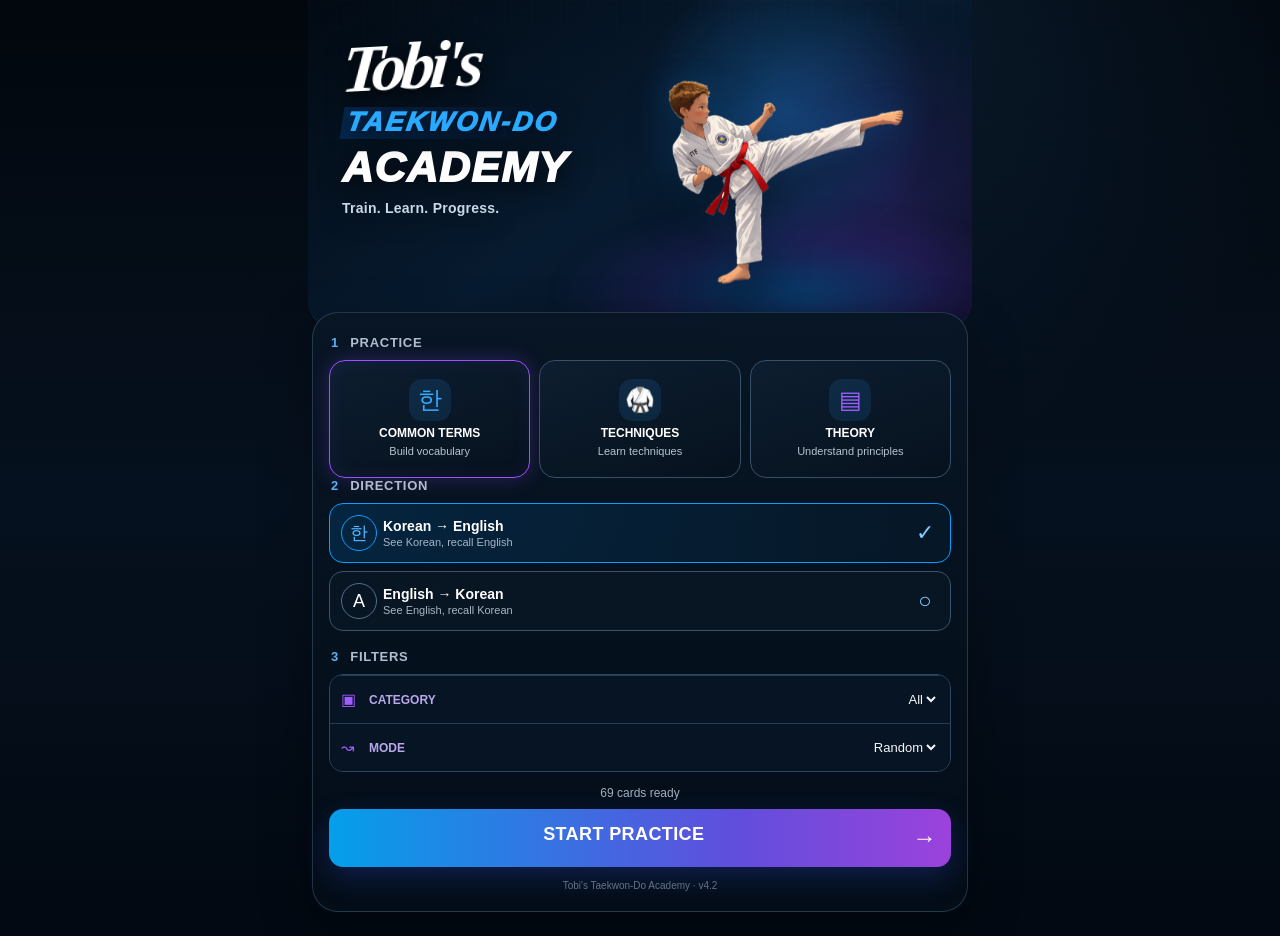
==== index.html @ 3863fbd8 "Add files via upload" ====
<!doctype html>
<html lang="en">
<head>
  <meta charset="utf-8">
  <meta name="viewport" content="width=device-width,initial-scale=1,viewport-fit=cover">
  <meta name="theme-color" content="#06111f">
  <meta name="apple-mobile-web-app-capable" content="yes">
  <meta name="apple-mobile-web-app-status-bar-style" content="black-translucent">
  <meta name="apple-mobile-web-app-title" content="Tobi's TKD Academy">
  <title>Tobi's Taekwon-Do Academy</title>
  <link rel="manifest" href="manifest.json">
  <link rel="apple-touch-icon" href="apple-touch-icon.png">
  <link rel="stylesheet" href="styles.css">
</head>
<body>
  <main class="app-shell">
    <section id="setupScreen" class="screen setup-screen">
      <header class="hero">
        <div class="hero-copy">
          <div class="brand-script">Tobi's</div>
          <div class="brand-main">TAEKWON-DO</div>
          <div class="brand-accent">ACADEMY</div>
          <p>Train. Learn. Progress.</p>
        </div>
        <img class="hero-person" src="tkd-hero.png" alt="Young Taekwon-Do student in a white dobok and red belt performing a side kick">
      </header>

      <section class="setup-card">
        <div class="section-label"><span>1</span> Practice</div>
        <div class="practice-grid" id="practiceTiles">
          <button class="practice-tile active" data-value="common" type="button">
            <span class="tile-icon">한</span>
            <strong>Common Terms</strong>
            <small>Build vocabulary</small>
          </button>
          <button class="practice-tile" data-value="techniques" type="button">
            <span class="tile-icon">🥋</span>
            <strong>Techniques</strong>
            <small>Learn techniques</small>
          </button>
          <button class="practice-tile" data-value="theory" type="button">
            <span class="tile-icon">▤</span>
            <strong>Theory</strong>
            <small>Understand principles</small>
          </button>
        </div>
        <input id="practiceType" type="hidden" value="common">

        <div id="directionSection">
          <div class="section-label"><span>2</span> Direction</div>
          <div class="choice-stack">
            <button class="choice-row active" data-direction="ko2en" type="button">
              <span class="choice-symbol">한</span>
              <span><strong>Korean → English</strong><small>See Korean, recall English</small></span>
              <span class="choice-check">✓</span>
            </button>
            <button class="choice-row" data-direction="en2ko" type="button">
              <span class="choice-symbol">A</span>
              <span><strong>English → Korean</strong><small>See English, recall Korean</small></span>
              <span class="choice-check">○</span>
            </button>
          </div>
          <input id="direction" type="hidden" value="ko2en">
        </div>

        <div class="section-label"><span>3</span> Filters</div>
        <div class="filter-list">
          <label id="beltRow" class="filter-row">
            <span class="filter-icon">🥋</span><span class="filter-label">Belt</span>
            <select id="belt"></select>
          </label>
          <label id="scopeRow" class="filter-row">
            <span class="filter-icon">↳</span><span class="filter-label">Belt range</span>
            <select id="scope">
              <option value="through">Up to selected belt</option>
              <option value="only">Selected belt only</option>
            </select>
          </label>
          <label class="filter-row">
            <span class="filter-icon">▣</span><span class="filter-label">Category</span>
            <select id="category"><option value="All">All categories</option></select>
          </label>
          <label class="filter-row">
            <span class="filter-icon">↝</span><span class="filter-label">Mode</span>
            <select id="mode">
              <option value="random">Random</option>
              <option value="study">Study in order</option>
              <option value="wrong">Wrong only</option>
            </select>
          </label>
        </div>

        <div id="deckSummary" class="deck-summary">Loading cards…</div>
        <button id="startButton" class="start-button" type="button">START PRACTICE <span>→</span></button>
        <div class="version">Tobi's Taekwon-Do Academy · v4.2</div>
      </section>
    </section>

    <section id="practiceScreen" class="screen practice-screen hidden">
      <header class="practice-header">
        <button id="backButton" class="icon-button" type="button" aria-label="Back to settings">←</button>
        <div id="practiceTitle">PRACTICE</div>
        <button id="settingsButton" class="icon-button" type="button" aria-label="Settings">⚙</button>
      </header>

      <div class="progress-line"><div id="progressBar"></div></div>
      <div class="progress-count" id="progressCount">0 / 0</div>
      <div id="beltBadge" class="belt-badge hidden"></div>

      <article id="flashcard" class="flashcard" tabindex="0">
        <div id="frontContent" class="card-face">
          <div id="question" class="question">Loading…</div>
          <div id="hangul" class="hangul"></div>
        </div>
        <div id="backContent" class="card-face hidden">
          <div class="answer-label">ANSWER</div>
          <div id="answerWord" class="answer-word"></div>
          <div id="answerDetails" class="answer-details"></div>
        </div>
      </article>

      <div class="practice-actions">
        <button id="wrongButton" class="grade-button wrong" type="button">✕ Wrong</button>
        <button id="audioButton" class="audio-button" type="button" aria-label="Play Korean audio">🔊</button>
        <button id="rightButton" class="grade-button right" type="button">✓ Right</button>
      </div>
      <div id="swipeHint" class="swipe-hint">Swipe left for next · tap to reveal</div>
      <div id="stats" class="stats">0 right · 0 wrong</div>
    </section>
  </main>
  <script src="app.js"></script>
</body>
</html>
---- styles.css ----
:root{
  --bg:#040b14;--panel:#081524;--panel2:#0c1d30;--line:#29435c;
  --text:#f4f7fb;--muted:#9fb0c2;--blue:#0597f5;--purple:#914bff;
  --green:#41d68c;--red:#ff6577;--shadow:0 18px 50px rgba(0,0,0,.35)
}
*{box-sizing:border-box}
html,body{margin:0;min-height:100%;background:
 radial-gradient(circle at 70% 0%,rgba(33,93,150,.20),transparent 35%),
 linear-gradient(180deg,#02070d,#06111f 55%,#020912);
 color:var(--text);font-family:-apple-system,BlinkMacSystemFont,"Segoe UI",sans-serif}
button,select{font:inherit}
button{cursor:pointer}
.app-shell{max-width:720px;margin:auto;min-height:100svh;padding:env(safe-area-inset-top) 14px env(safe-area-inset-bottom)}
.screen{min-height:100svh}
.hidden{display:none!important}

.hero{
 height:310px;position:relative;overflow:hidden;border-radius:0 0 30px 30px;
 isolation:isolate;
 background:
  radial-gradient(circle at 72% 34%,rgba(37,151,255,.30),transparent 28%),
  radial-gradient(circle at 88% 62%,rgba(135,69,255,.18),transparent 31%),
  linear-gradient(145deg,#020a13 0%,#071b30 52%,#030a13 100%);
 border-bottom:1px solid rgba(98,168,230,.20)
}
.hero:before{
 content:"";position:absolute;z-index:0;inset:0;opacity:.42;pointer-events:none;
 background-image:
  linear-gradient(rgba(255,255,255,.025) 1px,transparent 1px),
  linear-gradient(90deg,rgba(255,255,255,.025) 1px,transparent 1px);
 background-size:28px 28px;
 mask-image:linear-gradient(to bottom,black,transparent 88%)
}
.hero:after{
 content:"";position:absolute;z-index:0;left:36%;right:-12%;bottom:-50px;height:175px;
 background:radial-gradient(ellipse,rgba(0,153,255,.29),rgba(116,61,255,.12) 42%,transparent 70%);
 filter:blur(8px)
}
.hero-copy{
 position:absolute;z-index:3;left:24px;top:28px;width:49%;
 text-shadow:0 5px 24px rgba(0,0,0,.82)
}
.brand-script{
 font-family:"Segoe Print","Bradley Hand","Trebuchet MS",cursive;
 font-style:italic;font-weight:900;font-size:59px;line-height:.82;
 letter-spacing:-5px;transform:rotate(-3deg) skew(-8deg);
 color:#fff;filter:drop-shadow(0 5px 0 rgba(0,0,0,.20))
}
.brand-main{
 display:inline-block;margin-top:17px;padding:2px 8px 3px 5px;
 font-weight:950;font-style:italic;font-size:23px;line-height:1;
 letter-spacing:2.4px;color:#29aaff;
 background:linear-gradient(90deg,rgba(0,126,255,.22),transparent);
 transform:skew(-9deg)
}
.brand-accent{
 margin-top:8px;font-weight:950;font-style:italic;font-size:37px;
 line-height:.95;letter-spacing:1.2px;color:#fff
}
.hero-copy p{
 color:#cad9e8;font-size:14px;font-weight:600;letter-spacing:.25px;margin-top:12px
}
.hero-person{
 position:absolute;z-index:2;right:-24px;bottom:-7px;
 width:74%;height:294px;object-fit:contain;object-position:right bottom;
 filter:
  drop-shadow(0 22px 20px rgba(0,0,0,.58))
  drop-shadow(0 0 16px rgba(30,145,255,.20));
 transform:translateZ(0)
}

.setup-card{position:relative;margin:-18px 4px 24px;padding:22px 16px 20px;border:1px solid rgba(105,145,180,.30);
 border-radius:26px;background:linear-gradient(180deg,rgba(8,22,37,.97),rgba(3,13,24,.98));box-shadow:var(--shadow)}
.section-label{color:#b1bed0;text-transform:uppercase;font-size:13px;font-weight:800;letter-spacing:.7px;margin:18px 2px 10px}
.section-label:first-child{margin-top:0}.section-label span{color:#5eaef3;margin-right:7px}
.practice-grid{display:grid;grid-template-columns:repeat(3,1fr);gap:9px}
.practice-tile{min-height:118px;padding:12px 6px;border:1px solid #365069;border-radius:16px;color:#fff;
 background:linear-gradient(160deg,#0d1e30,#06111d);display:flex;flex-direction:column;align-items:center;justify-content:center;gap:5px}
.practice-tile.active{border-color:#9a51ff;box-shadow:0 0 20px rgba(145,75,255,.26),inset 0 0 20px rgba(145,75,255,.08)}
.tile-icon{display:grid;place-items:center;width:42px;height:42px;border-radius:13px;background:rgba(35,144,238,.13);font-size:24px;color:#36a9fb}
.practice-tile:nth-child(2) .tile-icon{color:#64d94b}.practice-tile:nth-child(3) .tile-icon{color:#9f61ff}
.practice-tile strong{font-size:12px;text-transform:uppercase}.practice-tile small{font-size:11px;color:#b7c3d0;line-height:1.2}

.choice-stack{display:grid;gap:8px}
.choice-row{display:grid;grid-template-columns:42px 1fr 28px;align-items:center;text-align:left;padding:11px;border:1px solid #3b5269;
 border-radius:14px;color:#fff;background:#081522}
.choice-row.active{border-color:#079fff;background:linear-gradient(90deg,rgba(0,132,231,.16),rgba(6,24,40,.8))}
.choice-symbol{display:grid;place-items:center;width:36px;height:36px;border:1px solid #52708e;border-radius:50%;font-size:18px}
.choice-row.active .choice-symbol{border-color:#079fff;color:#54b8ff}
.choice-row strong,.choice-row small{display:block}.choice-row strong{font-size:14px}.choice-row small{color:#a7b5c5;font-size:11px;margin-top:2px}
.choice-check{font-size:22px;text-align:center;color:#86caff}

.filter-list{border:1px solid #2e475f;border-radius:14px;overflow:hidden}
.filter-row{height:48px;padding:0 11px;display:grid;grid-template-columns:28px 86px 1fr;align-items:center;background:rgba(8,22,37,.86)}
.filter-row+.filter-row{border-top:1px solid #243c52}.filter-icon{color:#9f5cff}.filter-label{font-size:12px;color:#b8a7e9;text-transform:uppercase;font-weight:750}
.filter-row select{width:100%;min-width:0;text-align:right;color:#f5f7fb;background:transparent;border:0;outline:0;font-size:13px}
.deck-summary{text-align:center;color:#9fb0c2;font-size:12px;margin:14px 0 9px}
.start-button{width:100%;height:58px;border:0;border-radius:14px;color:#fff;font-weight:900;font-size:18px;letter-spacing:.4px;
 background:linear-gradient(90deg,#049fea,#604edc 65%,#9b42dc);box-shadow:0 10px 28px rgba(50,80,220,.27)}
.start-button span{float:right;margin-right:8px;font-size:24px}.version{text-align:center;color:#617487;font-size:10px;margin-top:13px}

.practice-screen{padding:16px 4px 18px;display:flex;flex-direction:column}
.practice-header{display:grid;grid-template-columns:48px 1fr 48px;align-items:center;height:56px}
.practice-header>div{text-align:center;color:#a668ff;font-weight:900;letter-spacing:.8px}
.icon-button{border:0;background:transparent;color:#fff;font-size:25px}
.progress-line{height:6px;background:#14263a;border-radius:99px;overflow:hidden;margin:7px 16px 5px}
.progress-line div{height:100%;width:0;background:linear-gradient(90deg,#7252f4,#b45aff);border-radius:99px;transition:width .25s}
.progress-count{text-align:right;color:#c0ccda;font-size:13px;margin:0 17px 8px}
.belt-badge{align-self:center;padding:9px 18px;border:1px solid #3b5067;border-radius:99px;background:#081523;
 font-weight:800;font-size:13px;text-transform:uppercase;margin-bottom:14px}
.belt-badge:before{content:"🥋";margin-right:8px}

.flashcard{position:relative;flex:1;min-height:390px;max-height:65svh;margin:0 4px;border:1px solid #3c5269;border-radius:25px;
 background:radial-gradient(circle at 50% 40%,rgba(22,52,79,.45),transparent 70%),linear-gradient(155deg,#102236,#07131f);
 box-shadow:var(--shadow);overflow:hidden;touch-action:pan-y;outline:none}
.card-face{height:100%;min-height:390px;display:flex;flex-direction:column;align-items:center;justify-content:center;padding:34px 22px;text-align:center}
.question{font-weight:850;font-size:clamp(42px,12vw,72px);line-height:1.08;letter-spacing:-2px;overflow-wrap:anywhere}
.question.medium{font-size:clamp(32px,9vw,52px)}.question.small{font-size:clamp(25px,7vw,40px)}
.hangul{font-size:clamp(30px,8vw,48px);font-weight:700;margin-top:18px;color:#b7c7dc}
.answer-label{font-size:14px;color:#9b55ed;font-weight:900;letter-spacing:.8px;margin-bottom:24px}
.answer-word{font-size:clamp(36px,10vw,62px);font-weight:850;line-height:1.14;overflow-wrap:anywhere}
.answer-word.medium{font-size:clamp(27px,7.5vw,44px)}.answer-word.small{font-size:clamp(20px,5.4vw,32px)}
.answer-word.theory{font-size:clamp(21px,5.6vw,34px);font-weight:650;line-height:1.38;white-space:pre-line;text-align:left;width:100%;overflow-y:auto;max-height:52svh;padding-right:5px}
.answer-details{font-size:18px;color:#b8c7d5;margin-top:18px;white-space:pre-line;line-height:1.4}
.card-pop{animation:cardPop .24s ease}.card-exit{animation:cardExit .18s ease}
@keyframes cardPop{from{opacity:.25;transform:translateX(35px) scale(.985)}to{opacity:1;transform:none}}
@keyframes cardExit{to{opacity:.05;transform:translateX(-45px) rotate(-1deg)}}

.practice-actions{height:67px;display:grid;grid-template-columns:1fr 62px 1fr;gap:8px;align-items:end;margin:8px 4px 0}
.grade-button,.audio-button{height:48px;border-radius:14px;background:#07131f;border:1px solid #354a60;color:#fff;font-weight:750}
.grade-button.wrong{color:#ff8290}.grade-button.right{color:#62e4a2}.audio-button{font-size:20px}
.swipe-hint{text-align:center;color:#8fa1b5;font-size:13px;margin-top:13px}.stats{text-align:center;color:#5f7387;font-size:11px;margin-top:7px}

@media(max-width:420px){
 .hero{height:278px}
 .hero-copy{left:17px;top:24px;width:48%}
 .brand-script{font-size:47px;letter-spacing:-4px}
 .brand-main{font-size:17px;letter-spacing:1.45px;margin-top:15px;padding-left:3px}
 .brand-accent{font-size:28px;margin-top:7px}
 .hero-copy p{font-size:11px;margin-top:9px}
 .hero-person{width:82%;height:265px;right:-53px;bottom:-3px}
 .practice-tile{min-height:110px}.setup-card{padding-left:12px;padding-right:12px}
 .question{font-size:clamp(38px,11vw,58px)}
}
@media(max-width:350px){
 .hero-copy{width:50%}.brand-script{font-size:42px}.brand-main{font-size:15px}.brand-accent{font-size:24px}
 .hero-person{width:85%;right:-58px}
}
@media(min-width:700px){
 .app-shell{padding-left:28px;padding-right:28px}
 .hero{height:330px}.hero-copy{left:34px;top:34px}
 .brand-script{font-size:68px}.brand-main{font-size:27px}.brand-accent{font-size:43px}
 .hero-person{width:68%;height:320px;right:-12px}
}
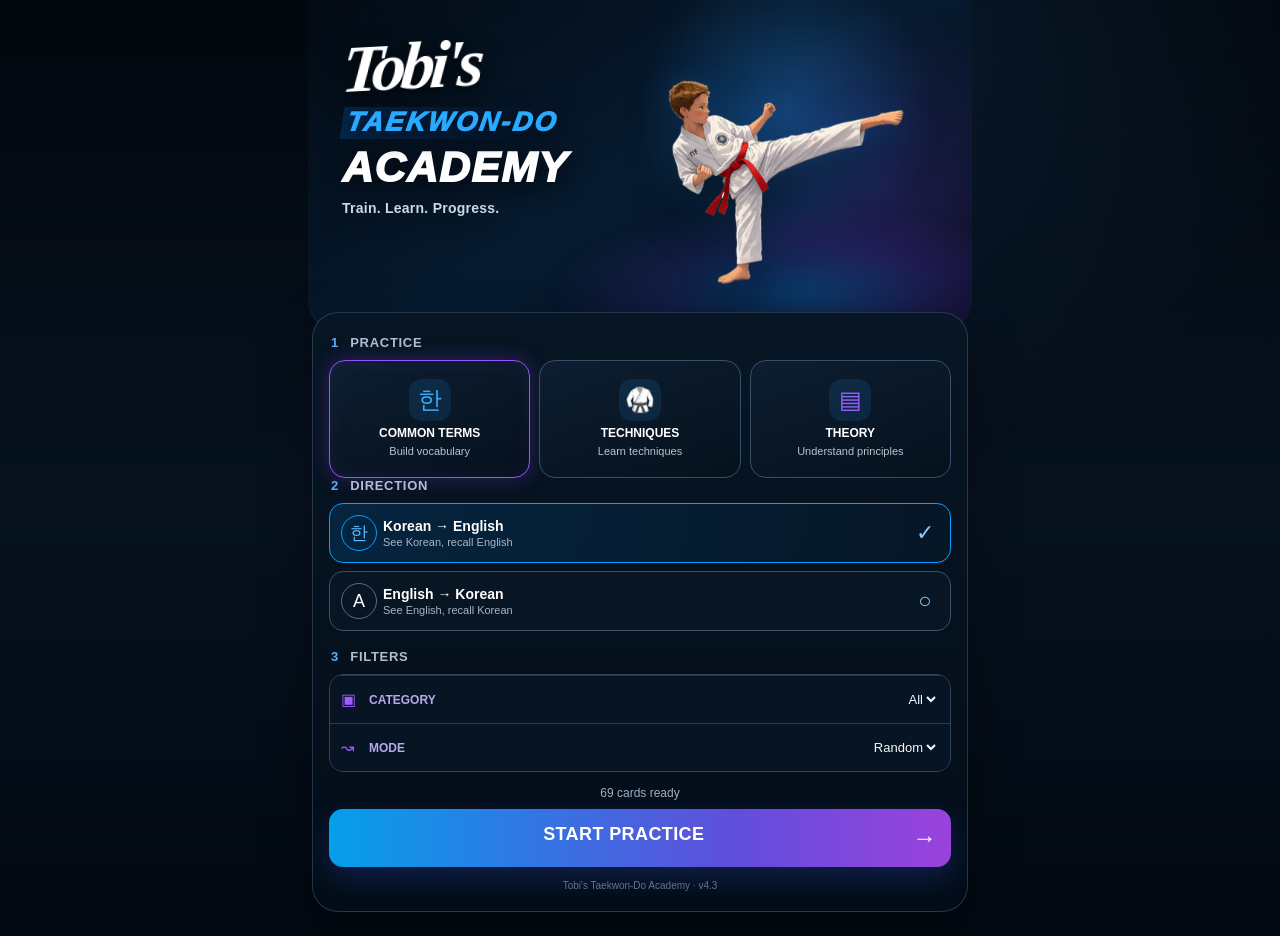
==== commit 4cb18ae1: "Add files via upload" ====
--- a/index.html
+++ b/index.html
@@ -92,7 +92,7 @@
 
         <div id="deckSummary" class="deck-summary">Loading cards…</div>
         <button id="startButton" class="start-button" type="button">START PRACTICE <span>→</span></button>
-        <div class="version">Tobi's Taekwon-Do Academy · v4.2</div>
+        <div class="version">Tobi's Taekwon-Do Academy · v4.3</div>
       </section>
     </section>
 
--- a/styles.css
+++ b/styles.css
@@ -116,12 +116,15 @@
  box-shadow:var(--shadow);overflow:hidden;touch-action:pan-y;outline:none}
 .card-face{height:100%;min-height:390px;display:flex;flex-direction:column;align-items:center;justify-content:center;padding:34px 22px;text-align:center}
 .question{font-weight:850;font-size:clamp(42px,12vw,72px);line-height:1.08;letter-spacing:-2px;overflow-wrap:anywhere}
-.question.medium{font-size:clamp(32px,9vw,52px)}.question.small{font-size:clamp(25px,7vw,40px)}
+.question.medium{font-size:clamp(32px,9vw,52px)}.question.small{font-size:clamp(25px,7vw,40px)}.question.xsmall{font-size:clamp(20px,5.8vw,31px)}
+.question.theory-question{font-size:clamp(29px,7.6vw,48px);line-height:1.2;letter-spacing:-1px;max-height:100%;overflow-y:auto;overscroll-behavior:contain;-webkit-overflow-scrolling:touch;padding:4px 3px}
+.question.theory-question.medium{font-size:clamp(24px,6.3vw,38px)}.question.theory-question.small{font-size:clamp(20px,5.3vw,31px)}.question.theory-question.xsmall{font-size:clamp(17px,4.5vw,25px);line-height:1.27}
 .hangul{font-size:clamp(30px,8vw,48px);font-weight:700;margin-top:18px;color:#b7c7dc}
 .answer-label{font-size:14px;color:#9b55ed;font-weight:900;letter-spacing:.8px;margin-bottom:24px}
 .answer-word{font-size:clamp(36px,10vw,62px);font-weight:850;line-height:1.14;overflow-wrap:anywhere}
-.answer-word.medium{font-size:clamp(27px,7.5vw,44px)}.answer-word.small{font-size:clamp(20px,5.4vw,32px)}
-.answer-word.theory{font-size:clamp(21px,5.6vw,34px);font-weight:650;line-height:1.38;white-space:pre-line;text-align:left;width:100%;overflow-y:auto;max-height:52svh;padding-right:5px}
+.answer-word.medium{font-size:clamp(27px,7.5vw,44px)}.answer-word.small{font-size:clamp(20px,5.4vw,32px)}.answer-word.xsmall{font-size:clamp(17px,4.6vw,26px)}
+.answer-word.theory-answer{font-size:clamp(21px,5.6vw,34px);font-weight:650;line-height:1.38;white-space:pre-line;text-align:left;width:100%;overflow-y:auto;max-height:52svh;padding:4px 7px 8px 2px;overscroll-behavior:contain;-webkit-overflow-scrolling:touch;scrollbar-gutter:stable}
+.answer-word.theory-answer.medium{font-size:clamp(19px,5vw,29px)}.answer-word.theory-answer.small{font-size:clamp(17px,4.5vw,25px)}.answer-word.theory-answer.xsmall{font-size:clamp(15px,4vw,22px);line-height:1.34}
 .answer-details{font-size:18px;color:#b8c7d5;margin-top:18px;white-space:pre-line;line-height:1.4}
 .card-pop{animation:cardPop .24s ease}.card-exit{animation:cardExit .18s ease}
 @keyframes cardPop{from{opacity:.25;transform:translateX(35px) scale(.985)}to{opacity:1;transform:none}}
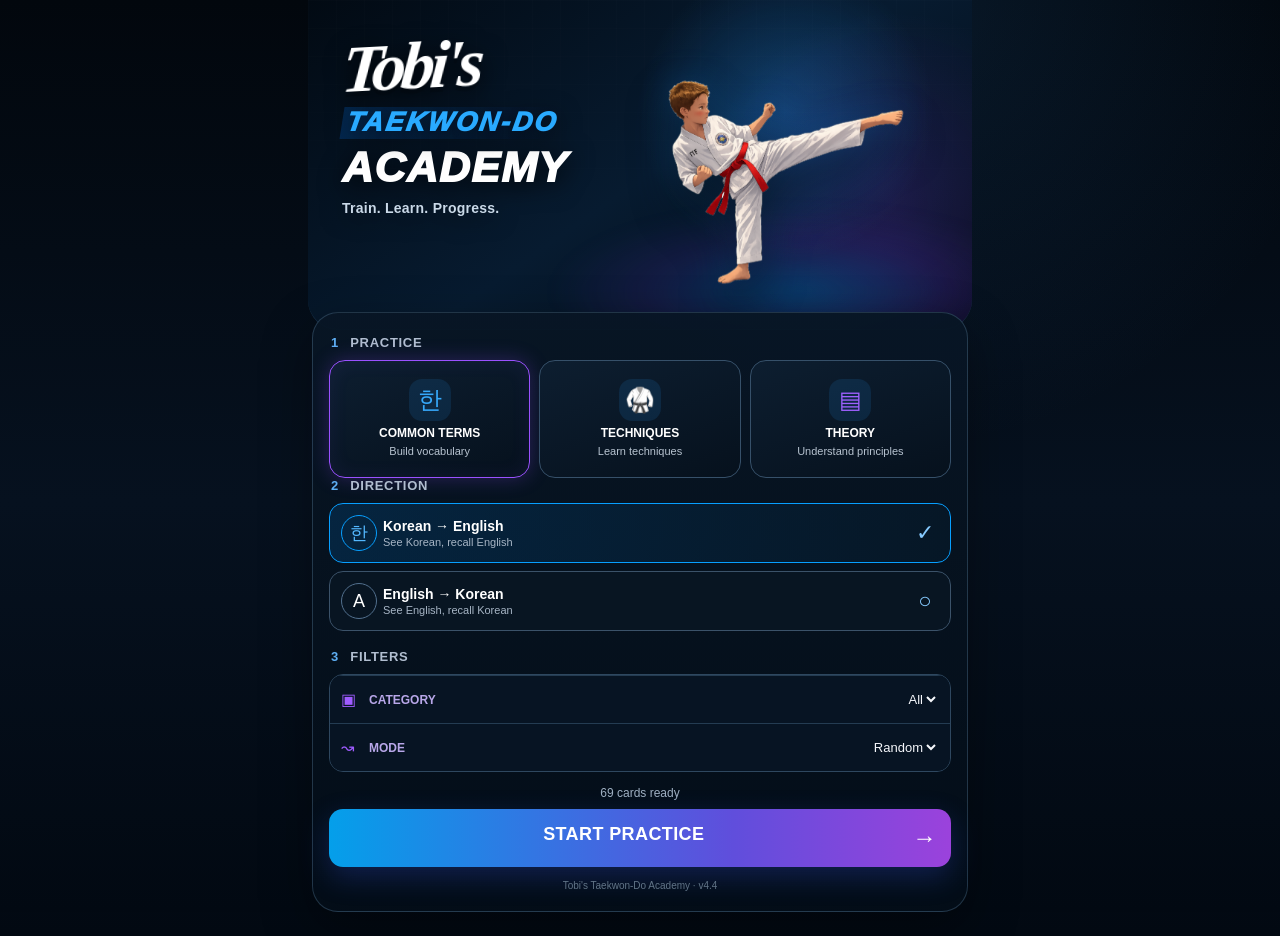
==== commit 4da775b6: "Add files via upload" ====
--- a/index.html
+++ b/index.html
@@ -92,7 +92,7 @@
 
         <div id="deckSummary" class="deck-summary">Loading cards…</div>
         <button id="startButton" class="start-button" type="button">START PRACTICE <span>→</span></button>
-        <div class="version">Tobi's Taekwon-Do Academy · v4.3</div>
+        <div class="version">Tobi's Taekwon-Do Academy · v4.4</div>
       </section>
     </section>
 
@@ -107,15 +107,17 @@
       <div class="progress-count" id="progressCount">0 / 0</div>
       <div id="beltBadge" class="belt-badge hidden"></div>
 
-      <article id="flashcard" class="flashcard" tabindex="0">
-        <div id="frontContent" class="card-face">
-          <div id="question" class="question">Loading…</div>
-          <div id="hangul" class="hangul"></div>
-        </div>
-        <div id="backContent" class="card-face hidden">
-          <div class="answer-label">ANSWER</div>
-          <div id="answerWord" class="answer-word"></div>
-          <div id="answerDetails" class="answer-details"></div>
+      <article id="flashcard" class="flashcard" tabindex="0" role="button" aria-label="Flash card. Tap to reveal the answer.">
+        <div class="card-inner">
+          <div id="frontContent" class="card-face card-front">
+            <div id="question" class="question">Loading…</div>
+            <div id="hangul" class="hangul"></div>
+          </div>
+          <div id="backContent" class="card-face card-back">
+            <div class="answer-label">ANSWER</div>
+            <div id="answerWord" class="answer-word"></div>
+            <div id="answerDetails" class="answer-details"></div>
+          </div>
         </div>
       </article>
 
--- a/styles.css
+++ b/styles.css
@@ -105,33 +105,44 @@
 .practice-header>div{text-align:center;color:#a668ff;font-weight:900;letter-spacing:.8px}
 .icon-button{border:0;background:transparent;color:#fff;font-size:25px}
 .progress-line{height:6px;background:#14263a;border-radius:99px;overflow:hidden;margin:7px 16px 5px}
-.progress-line div{height:100%;width:0;background:linear-gradient(90deg,#7252f4,#b45aff);border-radius:99px;transition:width .25s}
+.progress-line div{height:100%;width:0;background:linear-gradient(90deg,#7252f4,#b45aff);border-radius:99px;transition:width .45s cubic-bezier(.2,.8,.2,1)}
 .progress-count{text-align:right;color:#c0ccda;font-size:13px;margin:0 17px 8px}
 .belt-badge{align-self:center;padding:9px 18px;border:1px solid #3b5067;border-radius:99px;background:#081523;
  font-weight:800;font-size:13px;text-transform:uppercase;margin-bottom:14px}
 .belt-badge:before{content:"🥋";margin-right:8px}
 
-.flashcard{position:relative;flex:1;min-height:390px;max-height:65svh;margin:0 4px;border:1px solid #3c5269;border-radius:25px;
- background:radial-gradient(circle at 50% 40%,rgba(22,52,79,.45),transparent 70%),linear-gradient(155deg,#102236,#07131f);
- box-shadow:var(--shadow);overflow:hidden;touch-action:pan-y;outline:none}
-.card-face{height:100%;min-height:390px;display:flex;flex-direction:column;align-items:center;justify-content:center;padding:34px 22px;text-align:center}
+.flashcard{position:relative;flex:1;min-height:390px;max-height:65svh;margin:0 4px;border-radius:25px;
+ perspective:1200px;touch-action:pan-y;outline:none;cursor:pointer;user-select:none;-webkit-tap-highlight-color:transparent}
+.card-inner{position:relative;width:100%;height:100%;min-height:390px;transform-style:preserve-3d;
+ transition:transform .58s cubic-bezier(.2,.72,.22,1);will-change:transform}
+.flashcard.is-flipped .card-inner{transform:rotateY(180deg)}
+.card-face{position:absolute;inset:0;height:100%;min-height:390px;display:flex;flex-direction:column;align-items:center;justify-content:center;
+ padding:34px 22px;text-align:center;border:1px solid #3c5269;border-radius:25px;overflow:hidden;
+ background:radial-gradient(circle at 50% 40%,rgba(22,52,79,.48),transparent 70%),linear-gradient(155deg,#102236,#07131f);
+ box-shadow:0 20px 55px rgba(0,0,0,.42),0 2px 0 rgba(255,255,255,.035) inset;
+ backface-visibility:hidden;-webkit-backface-visibility:hidden}
+.card-back{transform:rotateY(180deg);background:radial-gradient(circle at 50% 35%,rgba(78,47,127,.30),transparent 68%),linear-gradient(155deg,#132038,#090f20)}
+.flashcard:focus-visible .card-face{border-color:#8b64f5;box-shadow:0 0 0 3px rgba(139,100,245,.25),0 20px 55px rgba(0,0,0,.42)}
 .question{font-weight:850;font-size:clamp(42px,12vw,72px);line-height:1.08;letter-spacing:-2px;overflow-wrap:anywhere}
 .question.medium{font-size:clamp(32px,9vw,52px)}.question.small{font-size:clamp(25px,7vw,40px)}.question.xsmall{font-size:clamp(20px,5.8vw,31px)}
 .question.theory-question{font-size:clamp(29px,7.6vw,48px);line-height:1.2;letter-spacing:-1px;max-height:100%;overflow-y:auto;overscroll-behavior:contain;-webkit-overflow-scrolling:touch;padding:4px 3px}
 .question.theory-question.medium{font-size:clamp(24px,6.3vw,38px)}.question.theory-question.small{font-size:clamp(20px,5.3vw,31px)}.question.theory-question.xsmall{font-size:clamp(17px,4.5vw,25px);line-height:1.27}
 .hangul{font-size:clamp(30px,8vw,48px);font-weight:700;margin-top:18px;color:#b7c7dc}
-.answer-label{font-size:14px;color:#9b55ed;font-weight:900;letter-spacing:.8px;margin-bottom:24px}
+.answer-label{font-size:14px;color:#ad72ff;font-weight:900;letter-spacing:1.2px;margin-bottom:24px}
 .answer-word{font-size:clamp(36px,10vw,62px);font-weight:850;line-height:1.14;overflow-wrap:anywhere}
 .answer-word.medium{font-size:clamp(27px,7.5vw,44px)}.answer-word.small{font-size:clamp(20px,5.4vw,32px)}.answer-word.xsmall{font-size:clamp(17px,4.6vw,26px)}
 .answer-word.theory-answer{font-size:clamp(21px,5.6vw,34px);font-weight:650;line-height:1.38;white-space:pre-line;text-align:left;width:100%;overflow-y:auto;max-height:52svh;padding:4px 7px 8px 2px;overscroll-behavior:contain;-webkit-overflow-scrolling:touch;scrollbar-gutter:stable}
 .answer-word.theory-answer.medium{font-size:clamp(19px,5vw,29px)}.answer-word.theory-answer.small{font-size:clamp(17px,4.5vw,25px)}.answer-word.theory-answer.xsmall{font-size:clamp(15px,4vw,22px);line-height:1.34}
 .answer-details{font-size:18px;color:#b8c7d5;margin-top:18px;white-space:pre-line;line-height:1.4}
-.card-pop{animation:cardPop .24s ease}.card-exit{animation:cardExit .18s ease}
-@keyframes cardPop{from{opacity:.25;transform:translateX(35px) scale(.985)}to{opacity:1;transform:none}}
-@keyframes cardExit{to{opacity:.05;transform:translateX(-45px) rotate(-1deg)}}
+.card-pop{animation:cardPop .32s cubic-bezier(.2,.8,.2,1)}
+.card-exit-left{animation:cardExitLeft .2s ease forwards}.card-exit-right{animation:cardExitRight .2s ease forwards}
+@keyframes cardPop{from{opacity:.25;transform:translateX(28px) scale(.975)}to{opacity:1;transform:none}}
+@keyframes cardExitLeft{to{opacity:.05;transform:translateX(-58px) rotate(-1.5deg) scale(.98)}}
+@keyframes cardExitRight{to{opacity:.05;transform:translateX(58px) rotate(1.5deg) scale(.98)}}
+@media(prefers-reduced-motion:reduce){.card-inner,.progress-line div{transition:none}.card-pop,.card-exit-left,.card-exit-right{animation:none}}
 
 .practice-actions{height:67px;display:grid;grid-template-columns:1fr 62px 1fr;gap:8px;align-items:end;margin:8px 4px 0}
-.grade-button,.audio-button{height:48px;border-radius:14px;background:#07131f;border:1px solid #354a60;color:#fff;font-weight:750}
+.grade-button,.audio-button{height:48px;border-radius:15px;background:linear-gradient(180deg,#0c1c2d,#06111c);border:1px solid #354a60;color:#fff;font-weight:750;box-shadow:0 7px 18px rgba(0,0,0,.20);transition:transform .15s ease,border-color .15s ease}.grade-button:active,.audio-button:active{transform:scale(.97)}
 .grade-button.wrong{color:#ff8290}.grade-button.right{color:#62e4a2}.audio-button{font-size:20px}
 .swipe-hint{text-align:center;color:#8fa1b5;font-size:13px;margin-top:13px}.stats{text-align:center;color:#5f7387;font-size:11px;margin-top:7px}
 
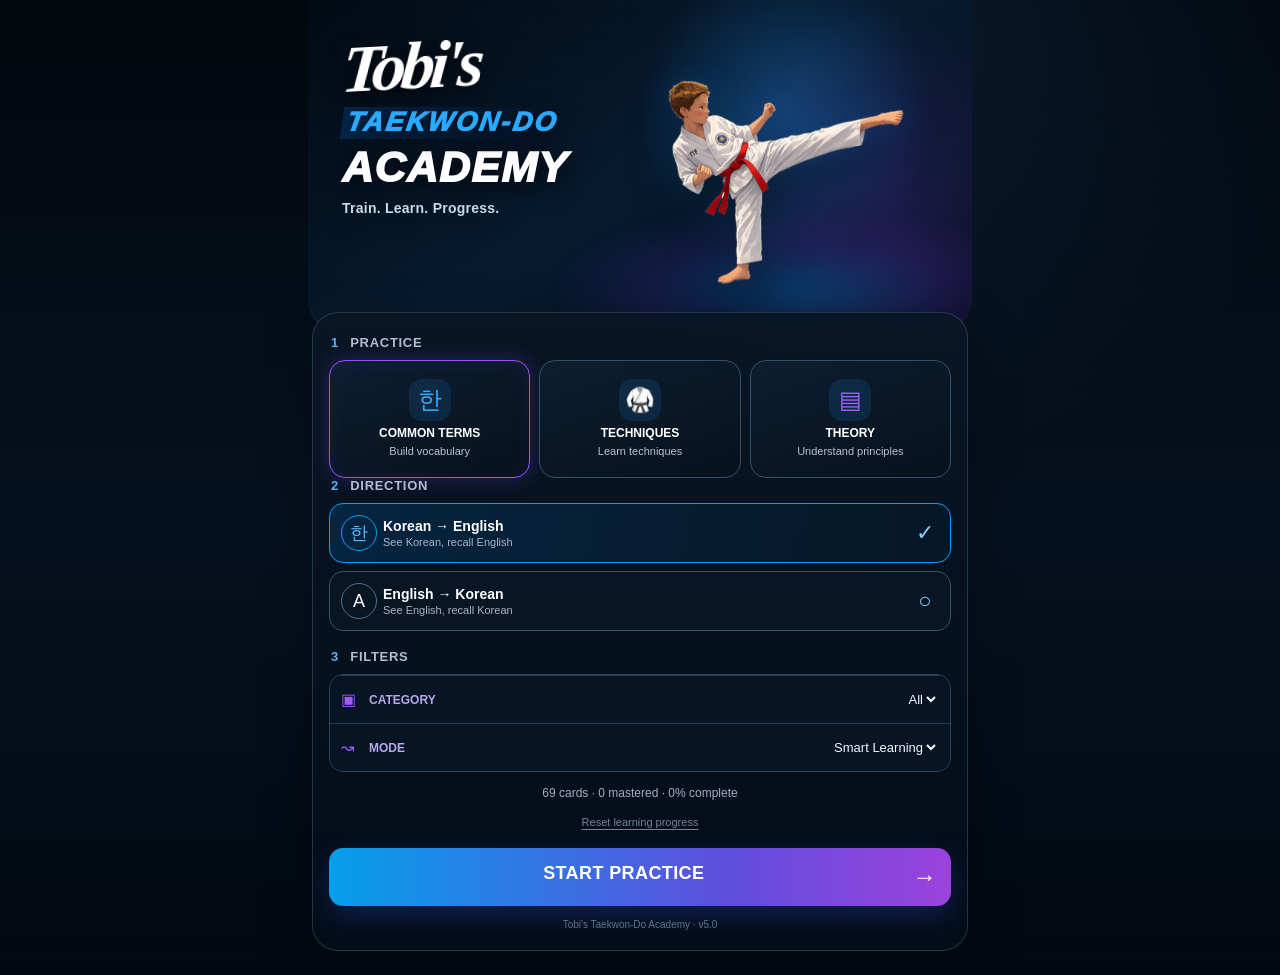
==== commit 2911f0d9: "Add files via upload" ====
--- a/index.html
+++ b/index.html
@@ -83,6 +83,7 @@
           <label class="filter-row">
             <span class="filter-icon">↝</span><span class="filter-label">Mode</span>
             <select id="mode">
+              <option value="smart">Smart Learning</option>
               <option value="random">Random</option>
               <option value="study">Study in order</option>
               <option value="wrong">Wrong only</option>
@@ -91,8 +92,9 @@
         </div>
 
         <div id="deckSummary" class="deck-summary">Loading cards…</div>
+        <button id="resetProgressButton" class="reset-progress" type="button">Reset learning progress</button>
         <button id="startButton" class="start-button" type="button">START PRACTICE <span>→</span></button>
-        <div class="version">Tobi's Taekwon-Do Academy · v4.4</div>
+        <div class="version">Tobi's Taekwon-Do Academy · v5.0</div>
       </section>
     </section>
 
--- a/styles.css
+++ b/styles.css
@@ -167,3 +167,8 @@
  .brand-script{font-size:68px}.brand-main{font-size:27px}.brand-accent{font-size:43px}
  .hero-person{width:68%;height:320px;right:-12px}
 }
+
+/* Version 5.0 — Smart Learning */
+.reset-progress{display:block;margin:0 auto 13px;padding:7px 12px;border:0;background:transparent;color:#71869a;font-size:11px;text-decoration:underline;text-underline-offset:3px}
+.reset-progress:active{color:#b6c5d3}
+#mode option[value="smart"]{font-weight:700}
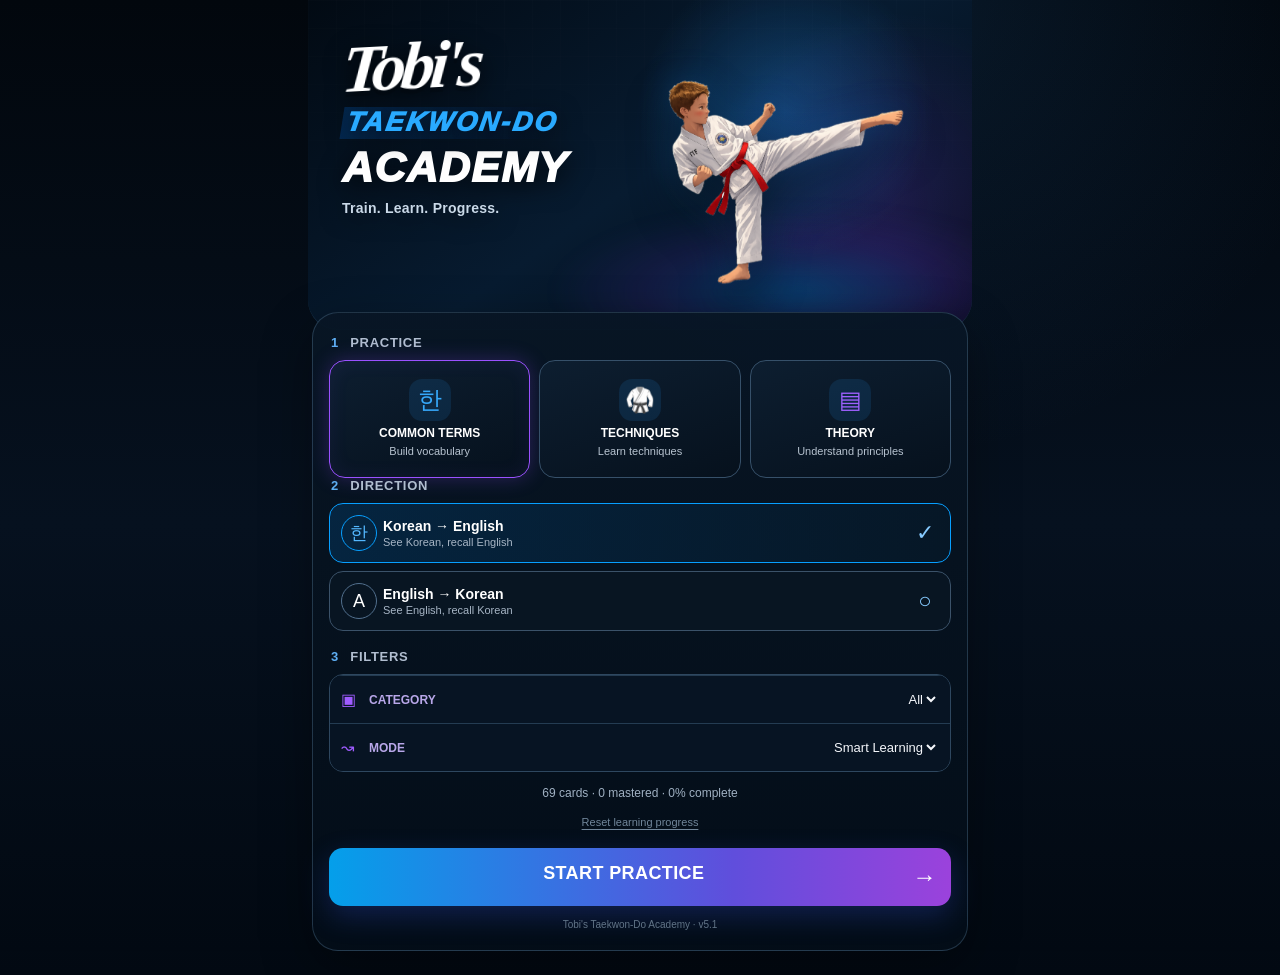
==== commit 2a410218: "Add files via upload" ====
--- a/index.html
+++ b/index.html
@@ -3,16 +3,25 @@
 <head>
   <meta charset="utf-8">
   <meta name="viewport" content="width=device-width,initial-scale=1,viewport-fit=cover">
-  <meta name="theme-color" content="#06111f">
+  <meta name="theme-color" content="#071321">
+  <meta name="color-scheme" content="dark">
   <meta name="apple-mobile-web-app-capable" content="yes">
   <meta name="apple-mobile-web-app-status-bar-style" content="black-translucent">
   <meta name="apple-mobile-web-app-title" content="Tobi's TKD Academy">
   <title>Tobi's Taekwon-Do Academy</title>
   <link rel="manifest" href="manifest.json">
-  <link rel="apple-touch-icon" href="apple-touch-icon.png">
+  <link rel="apple-touch-icon" sizes="180x180" href="apple-touch-icon.png">
+  <link rel="icon" type="image/png" sizes="192x192" href="icon-192.png">
+  <link rel="icon" type="image/png" sizes="512x512" href="icon-512.png">
   <link rel="stylesheet" href="styles.css">
 </head>
 <body>
+  <div id="launchScreen" class="launch-screen" aria-hidden="true">
+    <div class="launch-mark">한</div>
+    <div class="launch-title">Tobi's</div>
+    <div class="launch-name">TAEKWON-DO ACADEMY</div>
+    <div class="launch-tagline">Train. Learn. Progress.</div>
+  </div>
   <main class="app-shell">
     <section id="setupScreen" class="screen setup-screen">
       <header class="hero">
@@ -94,7 +103,7 @@
         <div id="deckSummary" class="deck-summary">Loading cards…</div>
         <button id="resetProgressButton" class="reset-progress" type="button">Reset learning progress</button>
         <button id="startButton" class="start-button" type="button">START PRACTICE <span>→</span></button>
-        <div class="version">Tobi's Taekwon-Do Academy · v5.0</div>
+        <div class="version">Tobi's Taekwon-Do Academy · v5.1</div>
       </section>
     </section>
 
--- a/styles.css
+++ b/styles.css
@@ -1,3 +1,13 @@
+/* Version 5.1 — native app feel */
+html{background:#071321}
+body{min-height:100svh;padding-top:env(safe-area-inset-top);padding-right:env(safe-area-inset-right);padding-bottom:env(safe-area-inset-bottom);padding-left:env(safe-area-inset-left)}
+.launch-screen{position:fixed;inset:0;z-index:9999;display:flex;flex-direction:column;align-items:center;justify-content:center;background:radial-gradient(circle at 50% 40%,rgba(89,71,220,.34),transparent 40%),linear-gradient(160deg,#0b2035,#050b14 72%);opacity:1;visibility:visible;transition:opacity .42s ease,visibility .42s ease}
+.launch-screen.launch-hidden{opacity:0;visibility:hidden;pointer-events:none}
+.launch-mark{width:88px;height:88px;border-radius:25px;display:grid;place-items:center;font-size:46px;font-weight:900;color:#fff;background:linear-gradient(145deg,#159deb,#794edc 62%,#a94bdd);box-shadow:0 18px 48px rgba(63,84,220,.42),inset 0 1px 0 rgba(255,255,255,.28);margin-bottom:25px}
+.launch-title{font-size:48px;font-weight:800;font-style:italic;letter-spacing:-3px;color:#fff;line-height:1}
+.launch-name{margin-top:12px;font-size:17px;font-weight:900;letter-spacing:2.2px;color:#bd9cff}
+.launch-tagline{margin-top:14px;font-size:12px;letter-spacing:1.4px;color:#92a5b8}
+@media(prefers-reduced-motion:reduce){.launch-screen{transition:none}}
 
 :root{
   --bg:#040b14;--panel:#081524;--panel2:#0c1d30;--line:#29435c;
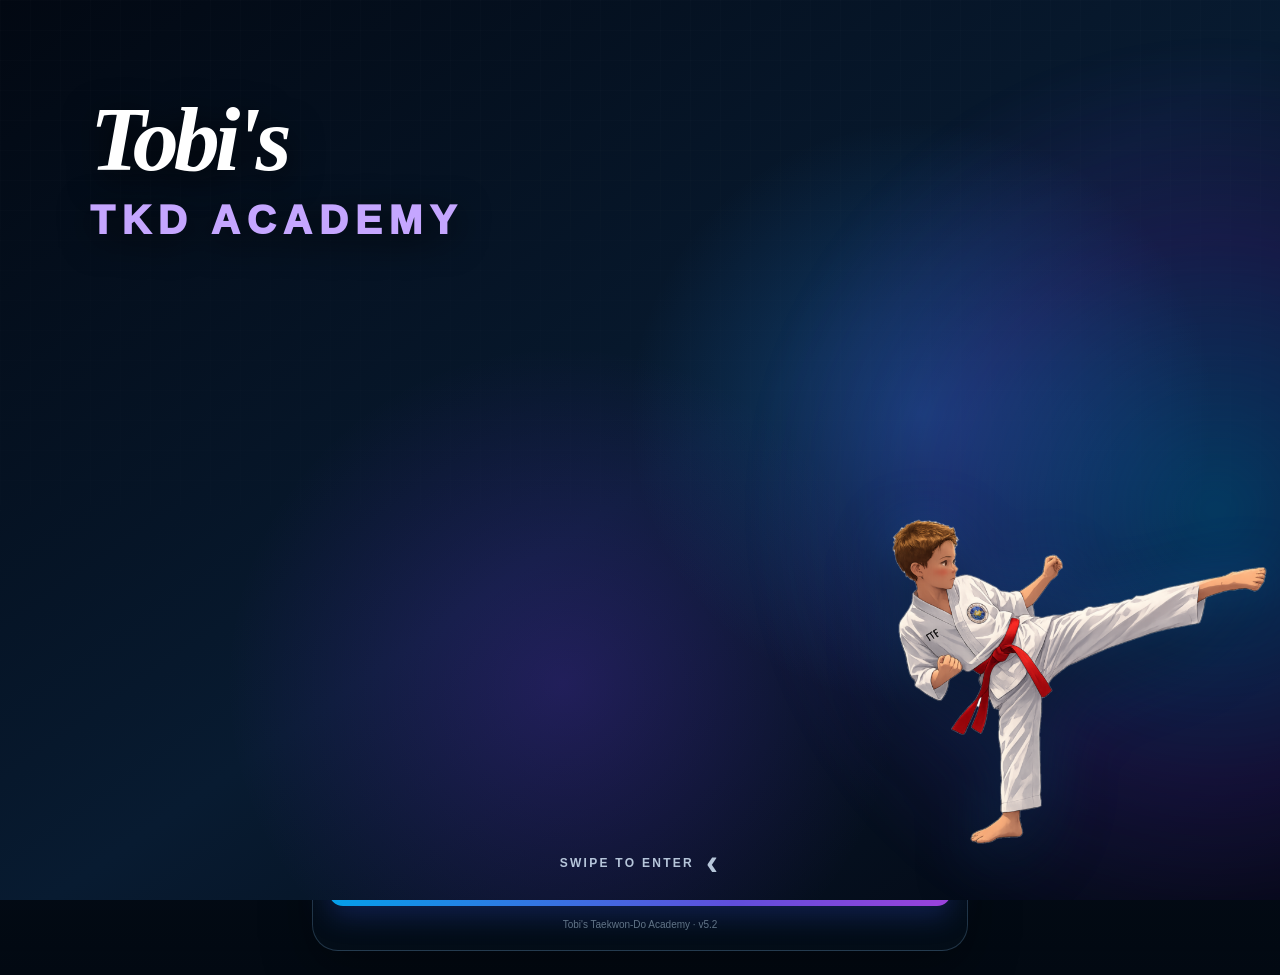
==== commit e29743f6: "Add files via upload" ====
--- a/index.html
+++ b/index.html
@@ -16,12 +16,23 @@
   <link rel="stylesheet" href="styles.css">
 </head>
 <body>
-  <div id="launchScreen" class="launch-screen" aria-hidden="true">
-    <div class="launch-mark">한</div>
-    <div class="launch-title">Tobi's</div>
-    <div class="launch-name">TAEKWON-DO ACADEMY</div>
-    <div class="launch-tagline">Train. Learn. Progress.</div>
-  </div>
+  <section id="launchScreen" class="launch-screen" aria-label="Animated welcome screen">
+    <div class="intro-grid" aria-hidden="true"></div>
+    <div class="intro-glow" aria-hidden="true"></div>
+    <div class="intro-speed-lines" aria-hidden="true"></div>
+    <div class="intro-copy">
+      <div class="intro-title">Tobi's</div>
+      <div class="intro-name">TKD ACADEMY</div>
+    </div>
+    <div class="intro-george-wrap" aria-hidden="true">
+      <div class="intro-impact-ring"></div>
+      <img class="intro-george" src="tkd-hero.png" alt="">
+    </div>
+    <div class="intro-swipe">
+      <span>SWIPE TO ENTER</span>
+      <b>‹</b>
+    </div>
+  </section>
   <main class="app-shell">
     <section id="setupScreen" class="screen setup-screen">
       <header class="hero">
@@ -103,7 +114,7 @@
         <div id="deckSummary" class="deck-summary">Loading cards…</div>
         <button id="resetProgressButton" class="reset-progress" type="button">Reset learning progress</button>
         <button id="startButton" class="start-button" type="button">START PRACTICE <span>→</span></button>
-        <div class="version">Tobi's Taekwon-Do Academy · v5.1</div>
+        <div class="version">Tobi's Taekwon-Do Academy · v5.2</div>
       </section>
     </section>
 
--- a/styles.css
+++ b/styles.css
@@ -1,13 +1,42 @@
-/* Version 5.1 — native app feel */
-html{background:#071321}
-body{min-height:100svh;padding-top:env(safe-area-inset-top);padding-right:env(safe-area-inset-right);padding-bottom:env(safe-area-inset-bottom);padding-left:env(safe-area-inset-left)}
-.launch-screen{position:fixed;inset:0;z-index:9999;display:flex;flex-direction:column;align-items:center;justify-content:center;background:radial-gradient(circle at 50% 40%,rgba(89,71,220,.34),transparent 40%),linear-gradient(160deg,#0b2035,#050b14 72%);opacity:1;visibility:visible;transition:opacity .42s ease,visibility .42s ease}
+/* Version 5.2 — animated full-screen intro */
+.launch-screen{
+ position:fixed;inset:0;z-index:9999;overflow:hidden;touch-action:none;
+ display:block;background:
+ radial-gradient(circle at 72% 46%,rgba(41,145,255,.30),transparent 28%),
+ radial-gradient(circle at 44% 76%,rgba(126,56,255,.22),transparent 34%),
+ linear-gradient(145deg,#020812 0%,#081b31 52%,#030711 100%);
+ opacity:1;visibility:visible;transform:translateX(0);
+ transition:transform .55s cubic-bezier(.72,0,.2,1),opacity .45s ease,visibility .45s;
+}
+.launch-screen.intro-leaving{transform:translateX(-105%);opacity:.2;pointer-events:none}
 .launch-screen.launch-hidden{opacity:0;visibility:hidden;pointer-events:none}
-.launch-mark{width:88px;height:88px;border-radius:25px;display:grid;place-items:center;font-size:46px;font-weight:900;color:#fff;background:linear-gradient(145deg,#159deb,#794edc 62%,#a94bdd);box-shadow:0 18px 48px rgba(63,84,220,.42),inset 0 1px 0 rgba(255,255,255,.28);margin-bottom:25px}
-.launch-title{font-size:48px;font-weight:800;font-style:italic;letter-spacing:-3px;color:#fff;line-height:1}
-.launch-name{margin-top:12px;font-size:17px;font-weight:900;letter-spacing:2.2px;color:#bd9cff}
-.launch-tagline{margin-top:14px;font-size:12px;letter-spacing:1.4px;color:#92a5b8}
-@media(prefers-reduced-motion:reduce){.launch-screen{transition:none}}
+.intro-grid{position:absolute;inset:0;opacity:.32;background-image:linear-gradient(rgba(255,255,255,.035) 1px,transparent 1px),linear-gradient(90deg,rgba(255,255,255,.035) 1px,transparent 1px);background-size:30px 30px;mask-image:linear-gradient(to bottom,black,transparent 92%)}
+.intro-glow{position:absolute;width:74vmax;height:74vmax;right:-32vmax;top:4vh;border-radius:50%;background:radial-gradient(circle,rgba(0,157,255,.29),rgba(115,57,255,.14) 40%,transparent 70%);filter:blur(10px);animation:introGlow 2.2s ease-in-out infinite alternate}
+.intro-copy{position:absolute;z-index:6;left:max(24px,7vw);top:max(58px,11vh);text-shadow:0 8px 34px rgba(0,0,0,.85)}
+.intro-title{font-family:"Segoe Print","Bradley Hand",cursive;font-size:clamp(54px,15vw,92px);font-weight:800;font-style:italic;line-height:.88;letter-spacing:-5px;color:#fff;animation:titleIn .75s .12s both cubic-bezier(.2,.8,.2,1)}
+.intro-name{margin-top:18px;font-size:clamp(22px,7vw,40px);font-weight:1000;letter-spacing:.18em;color:#c5a6ff;animation:titleIn .75s .26s both cubic-bezier(.2,.8,.2,1)}
+.intro-george-wrap{position:absolute;z-index:5;right:-9vw;bottom:-3vh;width:min(112vw,720px);height:76vh;display:flex;align-items:flex-end;justify-content:flex-end;transform-origin:72% 72%;animation:kickEntrance 1.15s .35s both cubic-bezier(.12,.83,.23,1.15)}
+.intro-george{display:block;max-width:100%;max-height:100%;object-fit:contain;object-position:right bottom;filter:drop-shadow(0 24px 28px rgba(0,0,0,.52)) drop-shadow(0 0 24px rgba(36,146,255,.25));animation:kickHold 2.1s 1.5s ease-in-out infinite}
+.intro-impact-ring{position:absolute;z-index:-1;right:12%;top:25%;width:34vw;height:34vw;max-width:290px;max-height:290px;border:4px solid rgba(126,210,255,.6);border-radius:50%;opacity:0;animation:impactRing .7s 1.03s ease-out both}
+.intro-speed-lines{position:absolute;z-index:4;right:-5%;top:22%;width:78%;height:42%;opacity:0;background:repeating-linear-gradient(168deg,transparent 0 16px,rgba(126,210,255,.62) 17px 20px,transparent 21px 39px);clip-path:polygon(100% 0,100% 100%,0 62%,0 42%);filter:blur(.2px);animation:speedBurst .62s .72s ease-out both}
+.intro-swipe{position:absolute;z-index:8;left:50%;bottom:max(28px,calc(env(safe-area-inset-bottom) + 18px));transform:translateX(-50%);display:flex;align-items:center;gap:12px;color:#d7e9fb;font-size:12px;font-weight:900;letter-spacing:.19em;white-space:nowrap;opacity:0;animation:swipeIn .55s 1.55s forwards}
+.intro-swipe b{font-size:36px;line-height:.5;animation:swipeArrow 1.15s ease-in-out infinite}
+.launch-screen.intro-replay .intro-george-wrap{animation:kickReplay .65s cubic-bezier(.12,.83,.23,1.15)}
+.launch-screen.intro-replay .intro-impact-ring{animation:impactRing .6s ease-out both}
+.launch-screen.intro-replay .intro-speed-lines{animation:speedBurst .55s ease-out both}
+@keyframes titleIn{from{opacity:0;transform:translateY(-18px) scale(.96)}to{opacity:1;transform:none}}
+@keyframes kickEntrance{0%{opacity:0;transform:translate3d(42vw,8vh,0) rotate(7deg) scale(.62)}58%{opacity:1;transform:translate3d(-2vw,-1vh,0) rotate(-2deg) scale(1.05)}100%{opacity:1;transform:none}}
+@keyframes kickReplay{0%{transform:translateX(20vw) rotate(5deg) scale(.82)}70%{transform:translateX(-2vw) rotate(-1deg) scale(1.04)}100%{transform:none}}
+@keyframes kickHold{0%,100%{transform:translateY(0) rotate(0)}50%{transform:translateY(-7px) rotate(-.5deg)}}
+@keyframes speedBurst{0%{opacity:0;transform:translateX(22%)}35%{opacity:.92}100%{opacity:0;transform:translateX(-12%)}}
+@keyframes impactRing{0%{opacity:.9;transform:scale(.28)}100%{opacity:0;transform:scale(1.55)}}
+@keyframes introGlow{from{transform:scale(.96);opacity:.75}to{transform:scale(1.05);opacity:1}}
+@keyframes swipeIn{to{opacity:.84}}
+@keyframes swipeArrow{0%,100%{transform:translateX(4px);opacity:.45}50%{transform:translateX(-7px);opacity:1}}
+@media(max-width:430px){.intro-george-wrap{right:-15vw;bottom:0;width:126vw;height:72vh}.intro-copy{top:max(52px,9vh)}.intro-name{letter-spacing:.12em}.intro-swipe{bottom:max(22px,calc(env(safe-area-inset-bottom) + 12px))}}
+@media(orientation:landscape) and (max-height:520px){.intro-copy{top:28px;left:32px}.intro-title{font-size:48px}.intro-name{font-size:22px}.intro-george-wrap{height:96vh;width:72vw;right:-2vw}.intro-swipe{left:30%;bottom:18px}}
+@media(prefers-reduced-motion:reduce){.intro-title,.intro-name,.intro-george-wrap,.intro-george,.intro-impact-ring,.intro-speed-lines,.intro-swipe,.intro-glow{animation:none!important}.intro-swipe{opacity:.9}.intro-george-wrap{opacity:1;transform:none}}
+
 
 :root{
   --bg:#040b14;--panel:#081524;--panel2:#0c1d30;--line:#29435c;
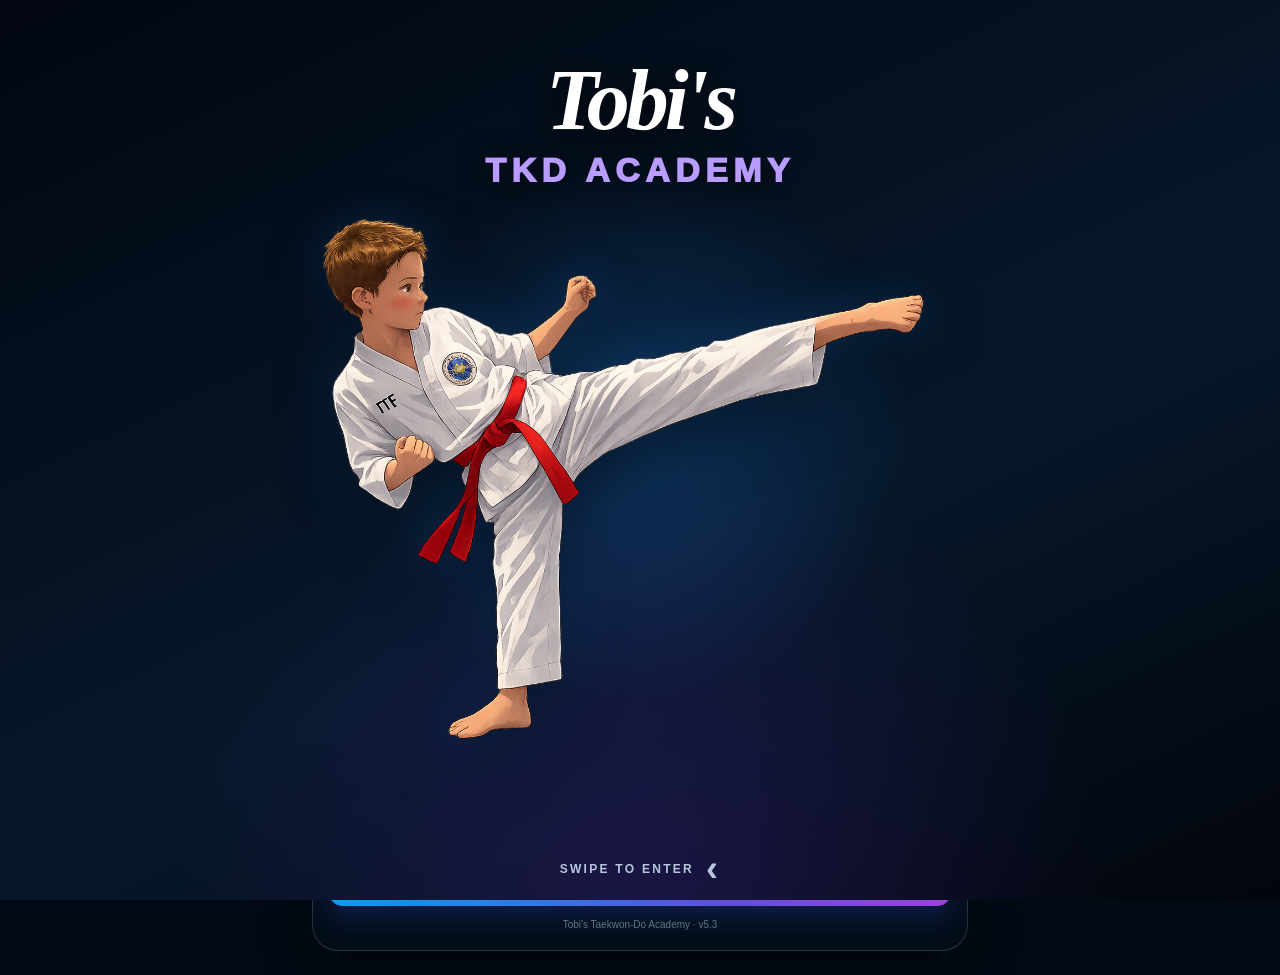
==== commit f72e265f: "Add files via upload" ====
--- a/index.html
+++ b/index.html
@@ -14,25 +14,23 @@
   <link rel="icon" type="image/png" sizes="192x192" href="icon-192.png">
   <link rel="icon" type="image/png" sizes="512x512" href="icon-512.png">
   <link rel="stylesheet" href="styles.css">
+  <link rel="stylesheet" href="intro-static.css">
 </head>
 <body>
-  <section id="launchScreen" class="launch-screen" aria-label="Animated welcome screen">
-    <div class="intro-grid" aria-hidden="true"></div>
-    <div class="intro-glow" aria-hidden="true"></div>
-    <div class="intro-speed-lines" aria-hidden="true"></div>
+  <section id="launchScreen" class="launch-screen static-intro" aria-label="Welcome screen">
     <div class="intro-copy">
       <div class="intro-title">Tobi's</div>
       <div class="intro-name">TKD ACADEMY</div>
     </div>
     <div class="intro-george-wrap" aria-hidden="true">
-      <div class="intro-impact-ring"></div>
-      <img class="intro-george" src="tkd-hero.png" alt="">
+      <img class="intro-george" src="intro-george.png" alt="">
     </div>
     <div class="intro-swipe">
       <span>SWIPE TO ENTER</span>
       <b>‹</b>
     </div>
   </section>
+
   <main class="app-shell">
     <section id="setupScreen" class="screen setup-screen">
       <header class="hero">
@@ -44,77 +42,43 @@
         </div>
         <img class="hero-person" src="tkd-hero.png" alt="Young Taekwon-Do student in a white dobok and red belt performing a side kick">
       </header>
-
       <section class="setup-card">
         <div class="section-label"><span>1</span> Practice</div>
         <div class="practice-grid" id="practiceTiles">
           <button class="practice-tile active" data-value="common" type="button">
-            <span class="tile-icon">한</span>
-            <strong>Common Terms</strong>
-            <small>Build vocabulary</small>
+            <span class="tile-icon">한</span><strong>Common Terms</strong><small>Build vocabulary</small>
           </button>
           <button class="practice-tile" data-value="techniques" type="button">
-            <span class="tile-icon">🥋</span>
-            <strong>Techniques</strong>
-            <small>Learn techniques</small>
+            <span class="tile-icon">🥋</span><strong>Techniques</strong><small>Learn techniques</small>
           </button>
           <button class="practice-tile" data-value="theory" type="button">
-            <span class="tile-icon">▤</span>
-            <strong>Theory</strong>
-            <small>Understand principles</small>
+            <span class="tile-icon">▤</span><strong>Theory</strong><small>Understand principles</small>
           </button>
         </div>
         <input id="practiceType" type="hidden" value="common">
-
         <div id="directionSection">
           <div class="section-label"><span>2</span> Direction</div>
           <div class="choice-stack">
             <button class="choice-row active" data-direction="ko2en" type="button">
-              <span class="choice-symbol">한</span>
-              <span><strong>Korean → English</strong><small>See Korean, recall English</small></span>
-              <span class="choice-check">✓</span>
+              <span class="choice-symbol">한</span><span><strong>Korean → English</strong><small>See Korean, recall English</small></span><span class="choice-check">✓</span>
             </button>
             <button class="choice-row" data-direction="en2ko" type="button">
-              <span class="choice-symbol">A</span>
-              <span><strong>English → Korean</strong><small>See English, recall Korean</small></span>
-              <span class="choice-check">○</span>
+              <span class="choice-symbol">A</span><span><strong>English → Korean</strong><small>See English, recall Korean</small></span><span class="choice-check">○</span>
             </button>
           </div>
           <input id="direction" type="hidden" value="ko2en">
         </div>
-
         <div class="section-label"><span>3</span> Filters</div>
         <div class="filter-list">
-          <label id="beltRow" class="filter-row">
-            <span class="filter-icon">🥋</span><span class="filter-label">Belt</span>
-            <select id="belt"></select>
-          </label>
-          <label id="scopeRow" class="filter-row">
-            <span class="filter-icon">↳</span><span class="filter-label">Belt range</span>
-            <select id="scope">
-              <option value="through">Up to selected belt</option>
-              <option value="only">Selected belt only</option>
-            </select>
-          </label>
-          <label class="filter-row">
-            <span class="filter-icon">▣</span><span class="filter-label">Category</span>
-            <select id="category"><option value="All">All categories</option></select>
-          </label>
-          <label class="filter-row">
-            <span class="filter-icon">↝</span><span class="filter-label">Mode</span>
-            <select id="mode">
-              <option value="smart">Smart Learning</option>
-              <option value="random">Random</option>
-              <option value="study">Study in order</option>
-              <option value="wrong">Wrong only</option>
-            </select>
-          </label>
+          <label id="beltRow" class="filter-row"><span class="filter-icon">🥋</span><span class="filter-label">Belt</span><select id="belt"></select></label>
+          <label id="scopeRow" class="filter-row"><span class="filter-icon">↳</span><span class="filter-label">Belt range</span><select id="scope"><option value="through">Up to selected belt</option><option value="only">Selected belt only</option></select></label>
+          <label class="filter-row"><span class="filter-icon">▣</span><span class="filter-label">Category</span><select id="category"><option value="All">All categories</option></select></label>
+          <label class="filter-row"><span class="filter-icon">↝</span><span class="filter-label">Mode</span><select id="mode"><option value="smart">Smart Learning</option><option value="random">Random</option><option value="study">Study in order</option><option value="wrong">Wrong only</option></select></label>
         </div>
-
         <div id="deckSummary" class="deck-summary">Loading cards…</div>
         <button id="resetProgressButton" class="reset-progress" type="button">Reset learning progress</button>
         <button id="startButton" class="start-button" type="button">START PRACTICE <span>→</span></button>
-        <div class="version">Tobi's Taekwon-Do Academy · v5.2</div>
+        <div class="version">Tobi's Taekwon-Do Academy · v5.3</div>
       </section>
     </section>
 
@@ -124,25 +88,15 @@
         <div id="practiceTitle">PRACTICE</div>
         <button id="settingsButton" class="icon-button" type="button" aria-label="Settings">⚙</button>
       </header>
-
       <div class="progress-line"><div id="progressBar"></div></div>
       <div class="progress-count" id="progressCount">0 / 0</div>
       <div id="beltBadge" class="belt-badge hidden"></div>
-
       <article id="flashcard" class="flashcard" tabindex="0" role="button" aria-label="Flash card. Tap to reveal the answer.">
         <div class="card-inner">
-          <div id="frontContent" class="card-face card-front">
-            <div id="question" class="question">Loading…</div>
-            <div id="hangul" class="hangul"></div>
-          </div>
-          <div id="backContent" class="card-face card-back">
-            <div class="answer-label">ANSWER</div>
-            <div id="answerWord" class="answer-word"></div>
-            <div id="answerDetails" class="answer-details"></div>
-          </div>
+          <div id="frontContent" class="card-face card-front"><div id="question" class="question">Loading…</div><div id="hangul" class="hangul"></div></div>
+          <div id="backContent" class="card-face card-back"><div class="answer-label">ANSWER</div><div id="answerWord" class="answer-word"></div><div id="answerDetails" class="answer-details"></div></div>
         </div>
       </article>
-
       <div class="practice-actions">
         <button id="wrongButton" class="grade-button wrong" type="button">✕ Wrong</button>
         <button id="audioButton" class="audio-button" type="button" aria-label="Play Korean audio">🔊</button>
@@ -153,5 +107,6 @@
     </section>
   </main>
   <script src="app.js"></script>
+  <script src="intro-open-sound.js"></script>
 </body>
 </html>
--- a/intro-static.css
+++ b/intro-static.css
@@ -0,0 +1,44 @@
+/* Static welcome screen override — v5.3 */
+.launch-screen.static-intro{
+  background:
+    radial-gradient(circle at 50% 48%,rgba(34,143,255,.22),transparent 34%),
+    radial-gradient(circle at 50% 100%,rgba(123,55,255,.18),transparent 42%),
+    linear-gradient(155deg,#020711 0%,#07182b 58%,#02050c 100%);
+}
+.static-intro .intro-grid,
+.static-intro .intro-glow,
+.static-intro .intro-speed-lines,
+.static-intro .intro-impact-ring{display:none!important}
+.static-intro .intro-copy{
+  left:50%;top:max(38px,7vh);transform:translateX(-50%);width:100%;text-align:center;
+}
+.static-intro .intro-title{
+  font-size:clamp(50px,13vw,86px);letter-spacing:-4px;
+  animation:staticTitleIn .7s .05s both ease-out;
+}
+.static-intro .intro-name{
+  margin-top:12px;font-size:clamp(19px,5.8vw,34px);letter-spacing:.16em;color:#b99cff;
+  animation:staticTitleIn .7s .16s both ease-out;
+}
+.static-intro .intro-george-wrap{
+  left:50%;right:auto;bottom:9vh;top:18vh;width:min(98vw,850px);height:70vh;
+  transform:translateX(-50%);display:flex;align-items:center;justify-content:center;
+  animation:none!important;
+}
+.static-intro .intro-george{
+  width:100%;height:100%;max-width:none;max-height:none;object-fit:contain;object-position:center;
+  animation:none!important;transform:none!important;
+  filter:drop-shadow(0 25px 28px rgba(0,0,0,.58)) drop-shadow(0 0 22px rgba(35,142,255,.20));
+}
+.static-intro.intro-replay .intro-george-wrap,
+.static-intro.intro-replay .intro-george{animation:none!important;transform:translateX(-50%)!important}
+.static-intro .intro-swipe{bottom:max(22px,calc(env(safe-area-inset-bottom) + 14px));}
+@keyframes staticTitleIn{from{opacity:0;transform:translateY(-12px)}to{opacity:1;transform:none}}
+@media (max-width:520px){
+  .static-intro .intro-george-wrap{top:21vh;bottom:8vh;width:112vw;height:67vh}
+  .static-intro .intro-copy{top:max(30px,5.5vh)}
+}
+@media (orientation:landscape) and (max-height:600px){
+  .static-intro .intro-copy{left:5vw;top:7vh;transform:none;width:34vw;text-align:left}
+  .static-intro .intro-george-wrap{left:61%;top:5vh;bottom:5vh;width:78vw;height:90vh}
+}
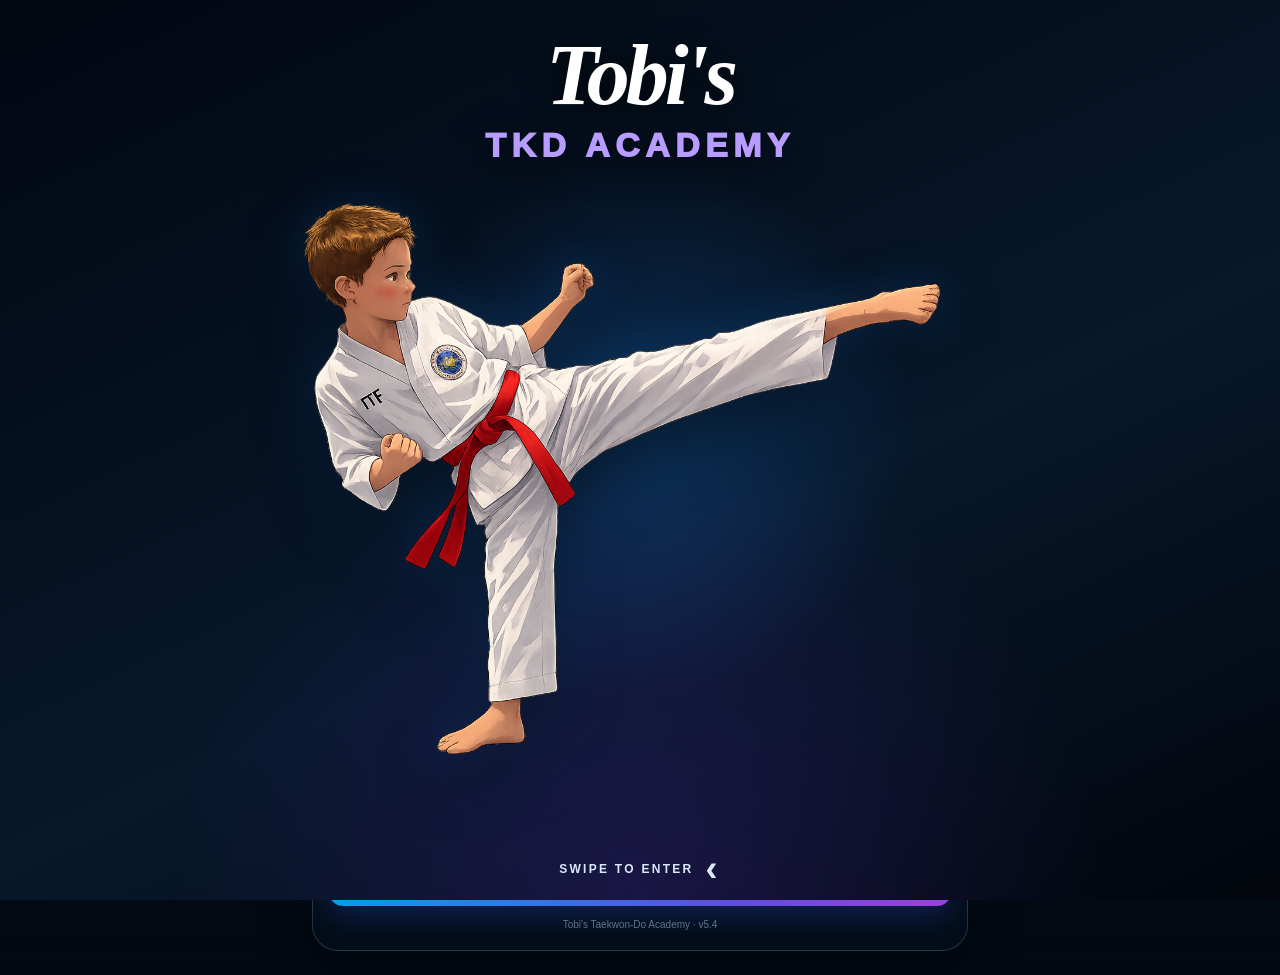
==== commit eed835d5: "Add files via upload" ====
--- a/index.html
+++ b/index.html
@@ -78,7 +78,7 @@
         <div id="deckSummary" class="deck-summary">Loading cards…</div>
         <button id="resetProgressButton" class="reset-progress" type="button">Reset learning progress</button>
         <button id="startButton" class="start-button" type="button">START PRACTICE <span>→</span></button>
-        <div class="version">Tobi's Taekwon-Do Academy · v5.3</div>
+        <div class="version">Tobi's Taekwon-Do Academy · v5.4</div>
       </section>
     </section>
 
--- a/intro-static.css
+++ b/intro-static.css
@@ -1,29 +1,42 @@
-/* Static welcome screen override — v5.3 */
+/* Static full-screen welcome screen — v5.4 */
+html,body{min-height:100%;min-height:100dvh}
 .launch-screen.static-intro{
+  position:fixed!important;
+  inset:0!important;
+  width:100vw!important;
+  height:100vh!important;
+  height:100dvh!important;
+  min-height:-webkit-fill-available;
+  z-index:99999;
+  overflow:hidden;
+  opacity:0;
   background:
     radial-gradient(circle at 50% 48%,rgba(34,143,255,.22),transparent 34%),
     radial-gradient(circle at 50% 100%,rgba(123,55,255,.18),transparent 42%),
     linear-gradient(155deg,#020711 0%,#07182b 58%,#02050c 100%);
+  animation:splashScreenFade .85s .05s ease-out forwards;
 }
 .static-intro .intro-grid,
 .static-intro .intro-glow,
 .static-intro .intro-speed-lines,
 .static-intro .intro-impact-ring{display:none!important}
 .static-intro .intro-copy{
-  left:50%;top:max(38px,7vh);transform:translateX(-50%);width:100%;text-align:center;
+  left:50%;top:max(38px,calc(env(safe-area-inset-top) + 24px));
+  transform:translateX(-50%);width:100%;text-align:center;
+  opacity:0;animation:staticFadeIn .75s .28s ease-out forwards;
 }
 .static-intro .intro-title{
   font-size:clamp(50px,13vw,86px);letter-spacing:-4px;
-  animation:staticTitleIn .7s .05s both ease-out;
+  animation:none!important;
 }
 .static-intro .intro-name{
   margin-top:12px;font-size:clamp(19px,5.8vw,34px);letter-spacing:.16em;color:#b99cff;
-  animation:staticTitleIn .7s .16s both ease-out;
+  animation:none!important;
 }
 .static-intro .intro-george-wrap{
-  left:50%;right:auto;bottom:9vh;top:18vh;width:min(98vw,850px);height:70vh;
-  transform:translateX(-50%);display:flex;align-items:center;justify-content:center;
-  animation:none!important;
+  left:50%;right:auto;bottom:8vh;top:17vh;width:min(100vw,900px);height:72vh;
+  transform:translateX(-50%)!important;display:flex;align-items:center;justify-content:center;
+  opacity:0;animation:staticFadeIn .95s .42s ease-out forwards!important;
 }
 .static-intro .intro-george{
   width:100%;height:100%;max-width:none;max-height:none;object-fit:contain;object-position:center;
@@ -32,13 +45,23 @@
 }
 .static-intro.intro-replay .intro-george-wrap,
 .static-intro.intro-replay .intro-george{animation:none!important;transform:translateX(-50%)!important}
-.static-intro .intro-swipe{bottom:max(22px,calc(env(safe-area-inset-bottom) + 14px));}
-@keyframes staticTitleIn{from{opacity:0;transform:translateY(-12px)}to{opacity:1;transform:none}}
+.static-intro .intro-swipe{
+  bottom:max(22px,calc(env(safe-area-inset-bottom) + 14px));
+  opacity:0;animation:staticFadeIn .55s 1.05s ease-out forwards!important;
+}
+.launch-screen.static-intro.intro-leaving{
+  animation:none;transform:translateX(-105%);opacity:.12;
+}
+@keyframes splashScreenFade{from{opacity:0}to{opacity:1}}
+@keyframes staticFadeIn{from{opacity:0}to{opacity:1}}
 @media (max-width:520px){
-  .static-intro .intro-george-wrap{top:21vh;bottom:8vh;width:112vw;height:67vh}
-  .static-intro .intro-copy{top:max(30px,5.5vh)}
+  .static-intro .intro-george-wrap{top:20vh;bottom:7vh;width:116vw;height:69vh}
+  .static-intro .intro-copy{top:max(30px,calc(env(safe-area-inset-top) + 16px))}
 }
 @media (orientation:landscape) and (max-height:600px){
-  .static-intro .intro-copy{left:5vw;top:7vh;transform:none;width:34vw;text-align:left}
-  .static-intro .intro-george-wrap{left:61%;top:5vh;bottom:5vh;width:78vw;height:90vh}
+  .static-intro .intro-copy{left:5vw;top:max(18px,calc(env(safe-area-inset-top) + 10px));transform:none;width:34vw;text-align:left}
+  .static-intro .intro-george-wrap{left:61%;top:3vh;bottom:3vh;width:78vw;height:94vh}
 }
+@media(prefers-reduced-motion:reduce){
+  .launch-screen.static-intro,.static-intro .intro-copy,.static-intro .intro-george-wrap,.static-intro .intro-swipe{animation-duration:.01ms!important;animation-delay:0ms!important;opacity:1!important}
+}
